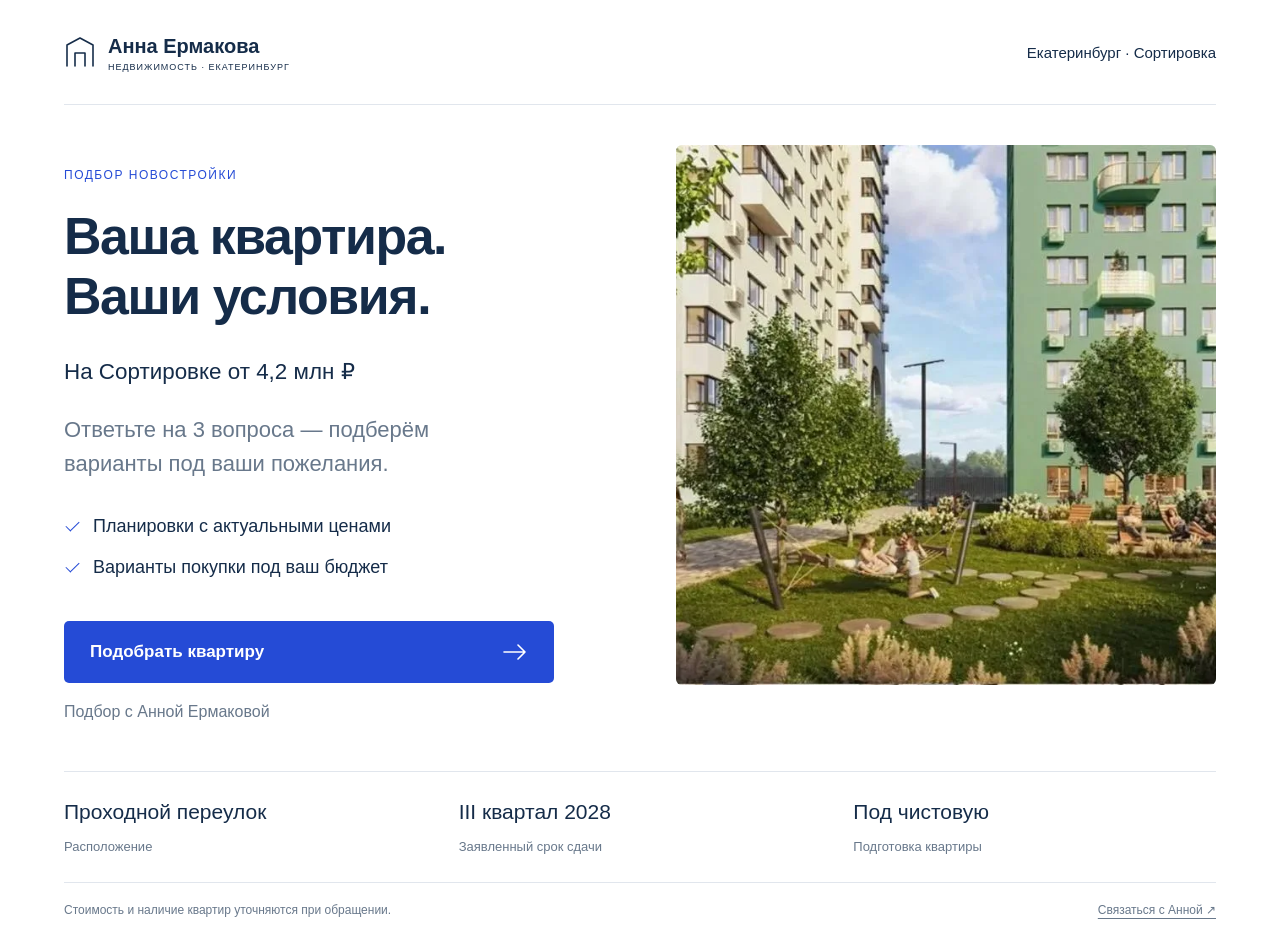
==== anna-ermakova/index.html @ 2fe18648 "Add Anna Ermakova landing with Marquiz integration" ====
<!doctype html>
<html lang="ru">
<head>
  <meta charset="utf-8">
  <meta name="viewport" content="width=device-width, initial-scale=1">
  <meta name="theme-color" content="#ffffff">
  <meta name="description" content="Квартиры на Сортировке в Екатеринбурге от 4,2 млн рублей. Ответьте на три вопроса, чтобы получить подборку от Анны Ермаковой.">
  <title>Ваша квартира. Ваши условия. | Анна Ермакова</title>
  <link rel="icon" href="icon.svg" type="image/svg+xml">
  <link rel="stylesheet" href="style.css">
  <script src="quiz.js" defer></script>
</head>
<body>
  <div class="page">
    <header class="header">
      <a class="brand" href="./" aria-label="Анна Ермакова — главная">
        <svg width="32" height="34" viewBox="0 0 32 34" fill="none" aria-hidden="true"><path d="M3 31V10L16 3l13 7v21M11 31V18h10v13" stroke="currentColor" stroke-width="1.6" stroke-linecap="round" stroke-linejoin="round"/></svg>
        <span><strong>Анна Ермакова</strong><small>Недвижимость · Екатеринбург</small></span>
      </a>
      <span class="location">Екатеринбург · Сортировка</span>
    </header>
    <main>
      <section class="hero" aria-labelledby="title">
        <div class="intro">
          <p class="eyebrow">Подбор новостройки</p>
          <h1 id="title">Ваша квартира.<br>Ваши условия.</h1>
          <p class="price">На Сортировке от 4,2 млн ₽</p>
          <p class="description">Ответьте на 3 вопроса — подберём<br class="desktop-break"> варианты под ваши пожелания.</p>
        </div>
        <ul class="benefits" aria-label="Что вы получите">
          <li>Планировки с актуальными ценами</li>
          <li>Варианты покупки под ваш бюджет</li>
        </ul>
        <div class="action">
          <a class="cta" href="https://mrqz.me/6ae11332bacbcd000ffd4734" data-open-quiz aria-haspopup="dialog">
            <span>Подобрать квартиру</span>
            <svg width="26" height="20" viewBox="0 0 26 20" fill="none" aria-hidden="true"><path d="M2 10h21M16 3l7 7-7 7" stroke="currentColor" stroke-width="1.6" stroke-linecap="round" stroke-linejoin="round"/></svg>
          </a>
          <p class="signature">Подбор с Анной Ермаковой</p>
        </div>
        <figure class="photo">
          <img src="courtyard.jpeg" alt="Рендер двора новостройки на Проходном переулке: озеленение, прогулочная дорожка и зона отдыха между домами" width="720" height="1280" fetchpriority="high">
        </figure>
      </section>
      <dl class="facts">
        <div><dt>Проходной переулок</dt><dd>Расположение</dd></div>
        <div><dt>III квартал 2028</dt><dd>Заявленный срок сдачи</dd></div>
        <div><dt>Под чистовую</dt><dd>Подготовка квартиры</dd></div>
      </dl>
    </main>
    <footer class="footer">
      <p>Стоимость и наличие квартир уточняются при обращении.</p>
      <a href="https://t.me/Ermakova_rieltor1" target="_blank" rel="noopener noreferrer">Связаться с Анной <span aria-hidden="true">↗</span></a>
    </footer>
  </div>
</body>
</html>
---- anna-ermakova/style.css ----
:root{color-scheme:light;--ink:#152c49;--muted:#68788b;--blue:#254bd6;--line:#e1e6ed}
*{box-sizing:border-box}
body{margin:0;background:#fff;color:var(--ink);font-family:"Segoe UI",Arial,sans-serif;-webkit-font-smoothing:antialiased}
a{color:inherit}
.page{max-width:1600px;margin:auto;padding:0 clamp(28px,5vw,80px)}
.header{height:105px;border-bottom:1px solid var(--line);display:flex;align-items:center;justify-content:space-between;gap:24px}
.brand{display:inline-flex;align-items:center;gap:12px;text-decoration:none;flex-shrink:0}
.brand strong{display:block;font-size:20px;font-weight:600;line-height:1.3}
.brand small{display:block;margin-top:3px;font-size:9px;letter-spacing:1px;text-transform:uppercase}
.location{font-size:15px}
.hero{display:grid;grid-template-columns:1fr 1fr;grid-template-rows:auto auto 1fr;column-gap:72px;padding:40px 0 50px;align-items:start}
.intro{grid-column:1;grid-row:1;padding-top:23px}
.eyebrow{margin:0 0 24px;color:var(--blue);font-size:12px;font-weight:500;letter-spacing:1.5px;text-transform:uppercase}
h1{margin:0 0 30px;font-size:clamp(44px,4.05vw,65px);font-weight:600;line-height:1.16;letter-spacing:-1.4px}
.price{margin:0 0 24px;font-size:clamp(22px,1.75vw,28px);line-height:1.45}
.description{margin:0;font-size:22px;line-height:1.55;color:var(--muted)}
.benefits{grid-column:1;grid-row:2;list-style:none;margin:32px 0 40px;padding:0;font-size:18px;line-height:1.5}
.benefits li{position:relative;padding-left:29px;margin-bottom:14px}
.benefits li:last-child{margin-bottom:0}
.benefits li::before{content:"";position:absolute;left:2px;top:8px;width:12px;height:6px;border-left:1.6px solid var(--blue);border-bottom:1.6px solid var(--blue);transform:rotate(-45deg)}
.action{grid-column:1;grid-row:3;max-width:490px}
.cta{min-height:62px;padding:16px 25px;display:flex;align-items:center;justify-content:space-between;gap:24px;background:var(--blue);border:1px solid transparent;border-radius:5px;color:#fff;font-size:17px;font-weight:600;text-decoration:none;transition:background .18s,box-shadow .18s}
.cta:hover{background:#183bc1;box-shadow:0 5px 16px #254bd622}
.cta:active{background:#1532a4}
a:focus-visible{outline:3px solid var(--blue);outline-offset:5px}
.signature{margin:20px 0 0;font-size:16px;color:var(--muted)}
.photo{grid-column:2;grid-row:1/4;position:relative;width:100%;aspect-ratio:1;margin:0;overflow:hidden;border-radius:6px;background:#edf1ec}
/* The source contains two renders. Show only the complete upper courtyard panel. */
.photo img{position:absolute;width:112.5%;max-width:none;height:auto;left:-6.25%;top:0;display:block}
.facts{display:grid;grid-template-columns:repeat(3,1fr);gap:32px;margin:0;border-top:1px solid var(--line);padding:25px 0 28px}
.facts dt{font-size:21px;font-weight:500;line-height:1.45}
.facts dd{margin:12px 0 0;font-size:13px;color:var(--muted)}
.footer{display:flex;align-items:center;justify-content:space-between;gap:24px;border-top:1px solid var(--line);padding:18px 0 24px;color:var(--muted);font-size:12px;line-height:1.6}
.footer p{margin:0}.footer a{text-underline-offset:4px;white-space:nowrap}
@media(min-width:1800px){.page{padding-top:24px}}
@media(max-width:1100px) and (min-width:701px){.hero{column-gap:36px}.description{font-size:18px}.desktop-break{display:none}.benefits{font-size:16px;margin:24px 0 28px}.facts dt{font-size:18px}.intro{padding-top:12px}h1{font-size:44px;margin-bottom:22px}.eyebrow{margin-bottom:20px}}
@media(max-width:700px){
  .page{padding:0 24px}.header{height:86px}.brand{gap:9px}.brand svg{width:25px;height:29px}.brand strong{font-size:16px}.brand small{font-size:7px;letter-spacing:.7px}.location{display:none}
  .hero{display:flex;flex-direction:column;gap:0;padding:29px 0 24px}.intro{padding:0;width:100%}.eyebrow{font-size:9px;letter-spacing:1.15px;margin-bottom:22px}h1{font-size:38px;line-height:1.24;letter-spacing:-.65px;margin-bottom:22px}.price{font-size:22px;margin-bottom:20px}.description{font-size:16px;line-height:1.6}.desktop-break{display:none}
  .action{display:contents}.cta{order:1;width:100%;min-height:58px;margin:26px 0;font-size:16px;padding:16px 20px}.photo{order:2;aspect-ratio:1;width:100%;border-radius:5px}.benefits{order:3;font-size:15px;line-height:1.55;margin:24px 0 0}.benefits li{padding-left:24px;margin-bottom:14px}.benefits li::before{top:8px;width:10px;height:5px}.signature{order:4;margin:22px 0 0;font-size:13px}
  .facts{grid-template-columns:1fr;gap:17px;padding:22px 0}.facts div{display:flex;align-items:baseline;justify-content:space-between;gap:12px}.facts dt{font-size:14px}.facts dd{margin:0;font-size:11px;text-align:right}.footer{display:block;padding:20px 0 26px;font-size:11px}.footer a{display:inline-block;margin-top:12px;font-size:12px}
}
@media(prefers-reduced-motion:reduce){.cta{transition:none}}
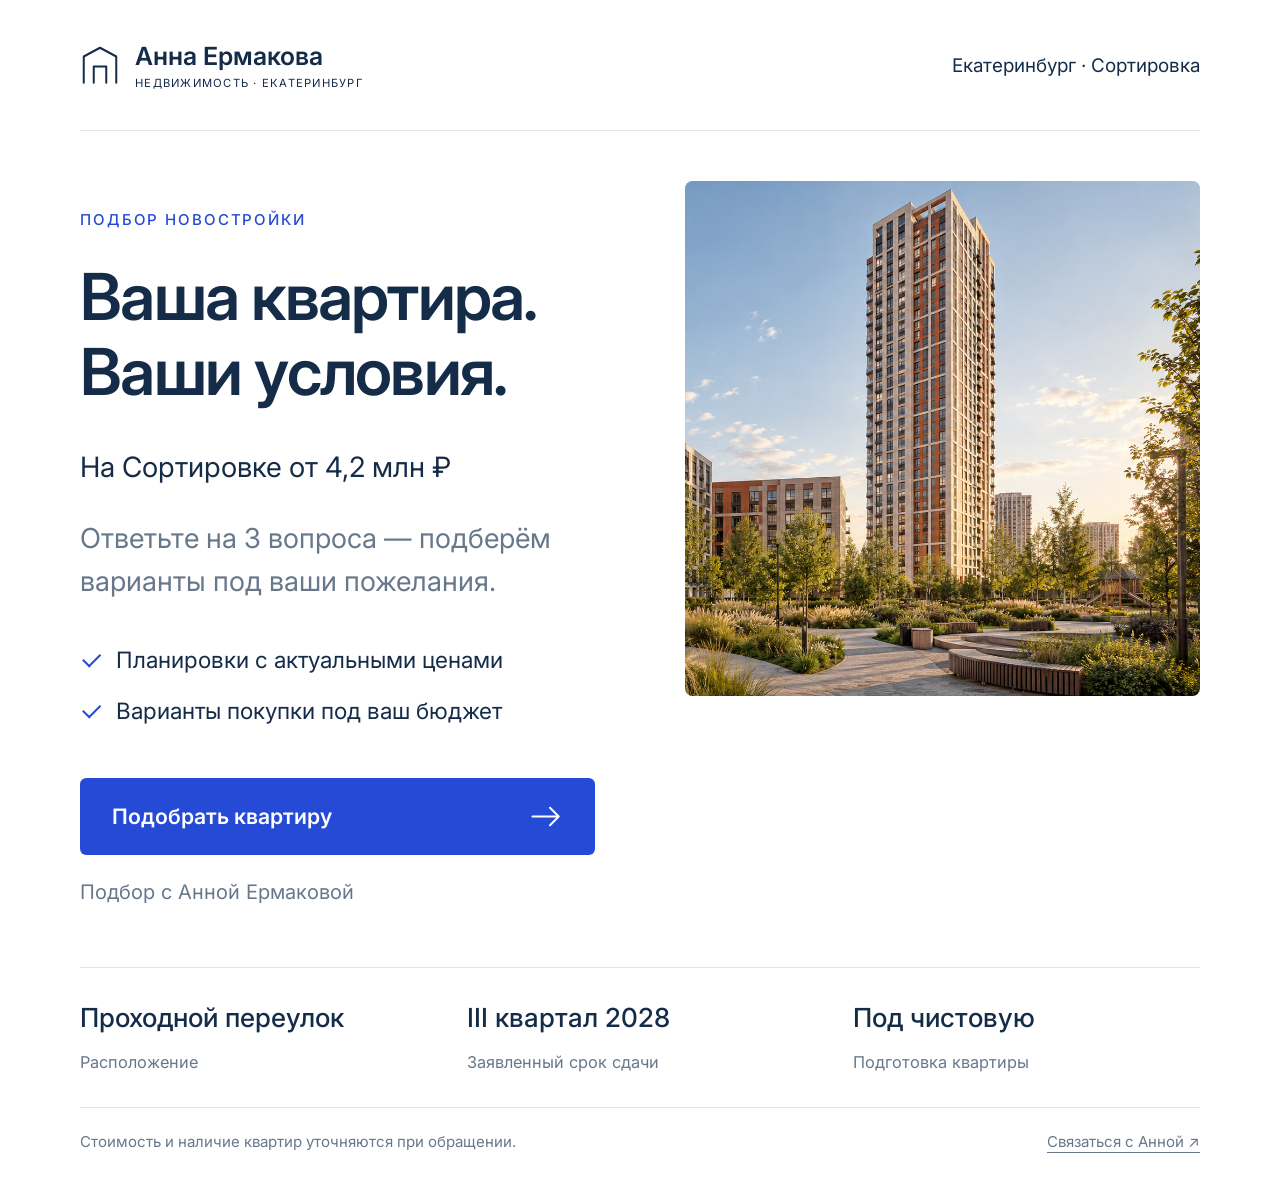
==== commit 6c4b4624: "Refine Anna landing image, desktop scale and Marquiz dialog" ====
--- a/anna-ermakova/index.html
+++ b/anna-ermakova/index.html
@@ -39,7 +39,7 @@
           <p class="signature">Подбор с Анной Ермаковой</p>
         </div>
         <figure class="photo">
-          <img src="courtyard.jpeg" alt="Рендер двора новостройки на Проходном переулке: озеленение, прогулочная дорожка и зона отдыха между домами" width="720" height="1280" fetchpriority="high">
+          <img src="tower.png" alt="Высотный жилой дом и благоустроенный двор" width="1642" height="958" fetchpriority="high">
         </figure>
       </section>
       <dl class="facts">
--- a/anna-ermakova/style.css
+++ b/anna-ermakova/style.css
@@ -1,6 +1,7 @@
+@font-face{font-family:Inter;src:url('fonts/Inter.ttf') format('truetype');font-weight:100 900;font-display:swap}
 :root{color-scheme:light;--ink:#152c49;--muted:#68788b;--blue:#254bd6;--line:#e1e6ed}
 *{box-sizing:border-box}
-body{margin:0;background:#fff;color:var(--ink);font-family:"Segoe UI",Arial,sans-serif;-webkit-font-smoothing:antialiased}
+body{margin:0;background:#fff;color:var(--ink);font-family:Inter,"Segoe UI",Arial,sans-serif;-webkit-font-smoothing:antialiased}
 a{color:inherit}
 .page{max-width:1600px;margin:auto;padding:0 clamp(28px,5vw,80px)}
 .header{height:105px;border-bottom:1px solid var(--line);display:flex;align-items:center;justify-content:space-between;gap:24px}
@@ -25,8 +26,7 @@
 a:focus-visible{outline:3px solid var(--blue);outline-offset:5px}
 .signature{margin:20px 0 0;font-size:16px;color:var(--muted)}
 .photo{grid-column:2;grid-row:1/4;position:relative;width:100%;aspect-ratio:1;margin:0;overflow:hidden;border-radius:6px;background:#edf1ec}
-/* The source contains two renders. Show only the complete upper courtyard panel. */
-.photo img{position:absolute;width:112.5%;max-width:none;height:auto;left:-6.25%;top:0;display:block}
+.photo img{width:100%;height:100%;object-fit:cover;object-position:right center;display:block}
 .facts{display:grid;grid-template-columns:repeat(3,1fr);gap:32px;margin:0;border-top:1px solid var(--line);padding:25px 0 28px}
 .facts dt{font-size:21px;font-weight:500;line-height:1.45}
 .facts dd{margin:12px 0 0;font-size:13px;color:var(--muted)}
@@ -41,3 +41,4 @@
   .facts{grid-template-columns:1fr;gap:17px;padding:22px 0}.facts div{display:flex;align-items:baseline;justify-content:space-between;gap:12px}.facts dt{font-size:14px}.facts dd{margin:0;font-size:11px;text-align:right}.footer{display:block;padding:20px 0 26px;font-size:11px}.footer a{display:inline-block;margin-top:12px;font-size:12px}
 }
 @media(prefers-reduced-motion:reduce){.cta{transition:none}}
+@media(min-width:1101px){.page{zoom:1.25}}
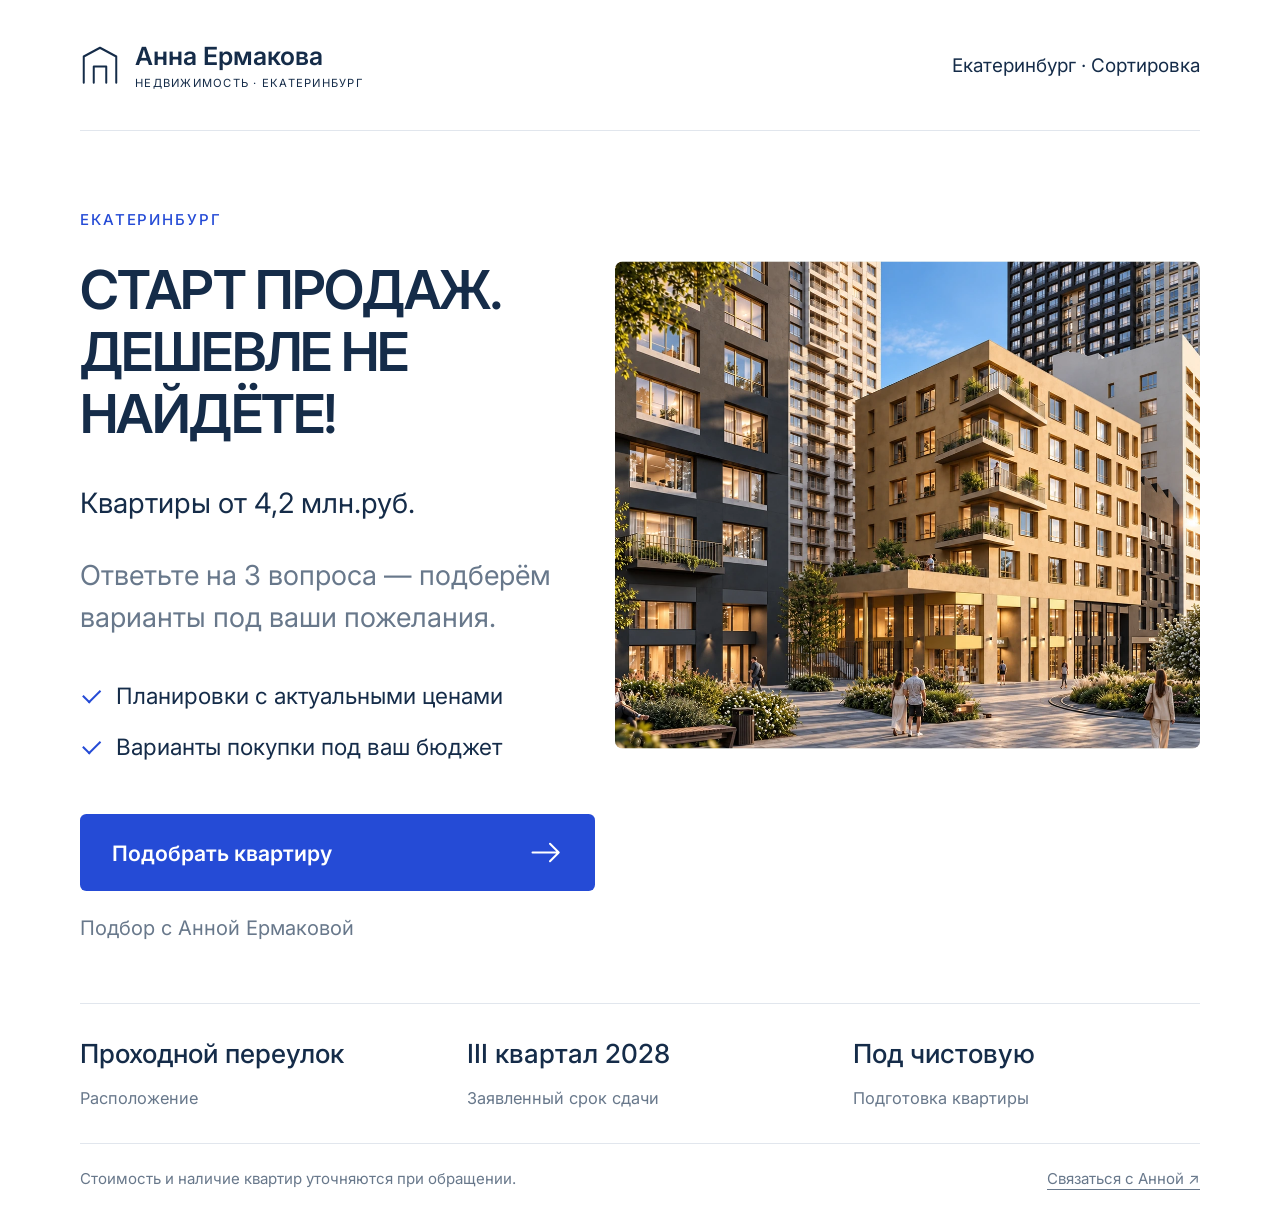
==== commit a163ba25: "Add files via upload" ====
--- a/anna-ermakova/index.html
+++ b/anna-ermakova/index.html
@@ -4,11 +4,22 @@
   <meta charset="utf-8">
   <meta name="viewport" content="width=device-width, initial-scale=1">
   <meta name="theme-color" content="#ffffff">
-  <meta name="description" content="Квартиры на Сортировке в Екатеринбурге от 4,2 млн рублей. Ответьте на три вопроса, чтобы получить подборку от Анны Ермаковой.">
-  <title>Ваша квартира. Ваши условия. | Анна Ермакова</title>
+  <meta name="description" content="Старт продаж квартир в Екатеринбурге от 4,2 млн рублей. Ответьте на три вопроса, чтобы получить подборку от Анны Ермаковой.">
+  <title>Старт продаж в Екатеринбурге | Анна Ермакова</title>
   <link rel="icon" href="icon.svg" type="image/svg+xml">
   <link rel="stylesheet" href="style.css">
   <script src="quiz.js" defer></script>
+  <style>
+    /* Сдвиг существующего изображения вниз без изменения размеров. */
+    .hero #title {font-size:clamp(34px,3.35vw,48px);letter-spacing:-1.3px}
+    .hero .photo.custom-hero{aspect-ratio:1.2 / 1;width:calc(100% + 56px);margin:26px 0 0 -56px;transform:translateY(38px)}
+    .hero .photo.custom-hero img{object-position:12% center}
+    @media(max-width:700px){
+      .hero #title{font-size:clamp(30px,7.6vw,38px);letter-spacing:-.7px}
+      .hero .photo.custom-hero{width:100%;margin:26px 0 0;aspect-ratio:1 / 1;transform:none}
+      .hero .photo.custom-hero img{object-position:18% center}
+    }
+  </style>
 </head>
 <body>
   <div class="page">
@@ -22,9 +33,9 @@
     <main>
       <section class="hero" aria-labelledby="title">
         <div class="intro">
-          <p class="eyebrow">Подбор новостройки</p>
-          <h1 id="title">Ваша квартира.<br>Ваши условия.</h1>
-          <p class="price">На Сортировке от 4,2 млн ₽</p>
+          <p class="eyebrow">Екатеринбург</p>
+          <h1 id="title">СТАРТ ПРОДАЖ.<br>ДЕШЕВЛЕ НЕ НАЙДЁТЕ!</h1>
+          <p class="price">Квартиры от 4,2 млн.руб.</p>
           <p class="description">Ответьте на 3 вопроса — подберём<br class="desktop-break"> варианты под ваши пожелания.</p>
         </div>
         <ul class="benefits" aria-label="Что вы получите">
@@ -38,8 +49,8 @@
           </a>
           <p class="signature">Подбор с Анной Ермаковой</p>
         </div>
-        <figure class="photo">
-          <img src="tower.png" alt="Высотный жилой дом и благоустроенный двор" width="1642" height="958" fetchpriority="high">
+        <figure class="photo custom-hero">
+          <img src="hero-courtyard.webp" alt="Визуализация жилого комплекса с благоустроенным двором" width="1625" height="968" fetchpriority="high" >
         </figure>
       </section>
       <dl class="facts">
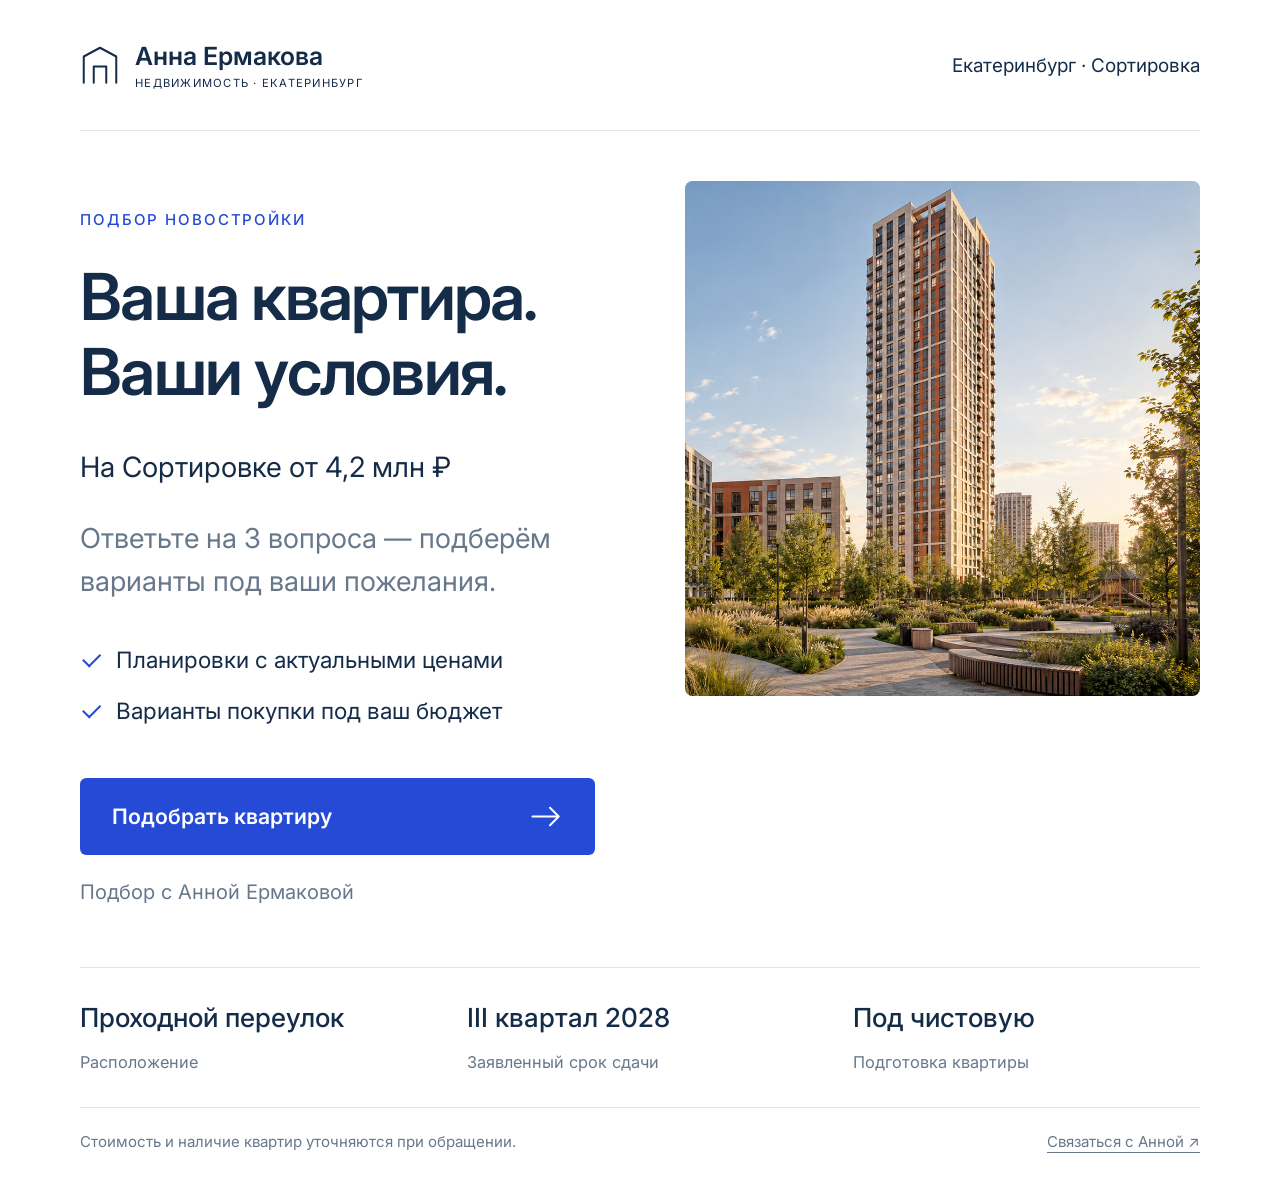
==== commit 4830b6e0: "Update index.html" ====
--- a/anna-ermakova/index.html
+++ b/anna-ermakova/index.html
@@ -4,22 +4,11 @@
   <meta charset="utf-8">
   <meta name="viewport" content="width=device-width, initial-scale=1">
   <meta name="theme-color" content="#ffffff">
-  <meta name="description" content="Старт продаж квартир в Екатеринбурге от 4,2 млн рублей. Ответьте на три вопроса, чтобы получить подборку от Анны Ермаковой.">
-  <title>Старт продаж в Екатеринбурге | Анна Ермакова</title>
+  <meta name="description" content="Квартиры на Сортировке в Екатеринбурге от 4,2 млн рублей. Ответьте на три вопроса, чтобы получить подборку от Анны Ермаковой.">
+  <title>Ваша квартира. Ваши условия. | Анна Ермакова</title>
   <link rel="icon" href="icon.svg" type="image/svg+xml">
   <link rel="stylesheet" href="style.css">
   <script src="quiz.js" defer></script>
-  <style>
-    /* Сдвиг существующего изображения вниз без изменения размеров. */
-    .hero #title {font-size:clamp(34px,3.35vw,48px);letter-spacing:-1.3px}
-    .hero .photo.custom-hero{aspect-ratio:1.2 / 1;width:calc(100% + 56px);margin:26px 0 0 -56px;transform:translateY(38px)}
-    .hero .photo.custom-hero img{object-position:12% center}
-    @media(max-width:700px){
-      .hero #title{font-size:clamp(30px,7.6vw,38px);letter-spacing:-.7px}
-      .hero .photo.custom-hero{width:100%;margin:26px 0 0;aspect-ratio:1 / 1;transform:none}
-      .hero .photo.custom-hero img{object-position:18% center}
-    }
-  </style>
 </head>
 <body>
   <div class="page">
@@ -33,9 +22,9 @@
     <main>
       <section class="hero" aria-labelledby="title">
         <div class="intro">
-          <p class="eyebrow">Екатеринбург</p>
-          <h1 id="title">СТАРТ ПРОДАЖ.<br>ДЕШЕВЛЕ НЕ НАЙДЁТЕ!</h1>
-          <p class="price">Квартиры от 4,2 млн.руб.</p>
+          <p class="eyebrow">Подбор новостройки</p>
+          <h1 id="title">Ваша квартира.<br>Ваши условия.</h1>
+          <p class="price">На Сортировке от 4,2 млн ₽</p>
           <p class="description">Ответьте на 3 вопроса — подберём<br class="desktop-break"> варианты под ваши пожелания.</p>
         </div>
         <ul class="benefits" aria-label="Что вы получите">
@@ -49,8 +38,8 @@
           </a>
           <p class="signature">Подбор с Анной Ермаковой</p>
         </div>
-        <figure class="photo custom-hero">
-          <img src="hero-courtyard.webp" alt="Визуализация жилого комплекса с благоустроенным двором" width="1625" height="968" fetchpriority="high" >
+        <figure class="photo">
+          <img src="tower.png" alt="Высотный жилой дом и благоустроенный двор" width="1642" height="958" fetchpriority="high">
         </figure>
       </section>
       <dl class="facts">
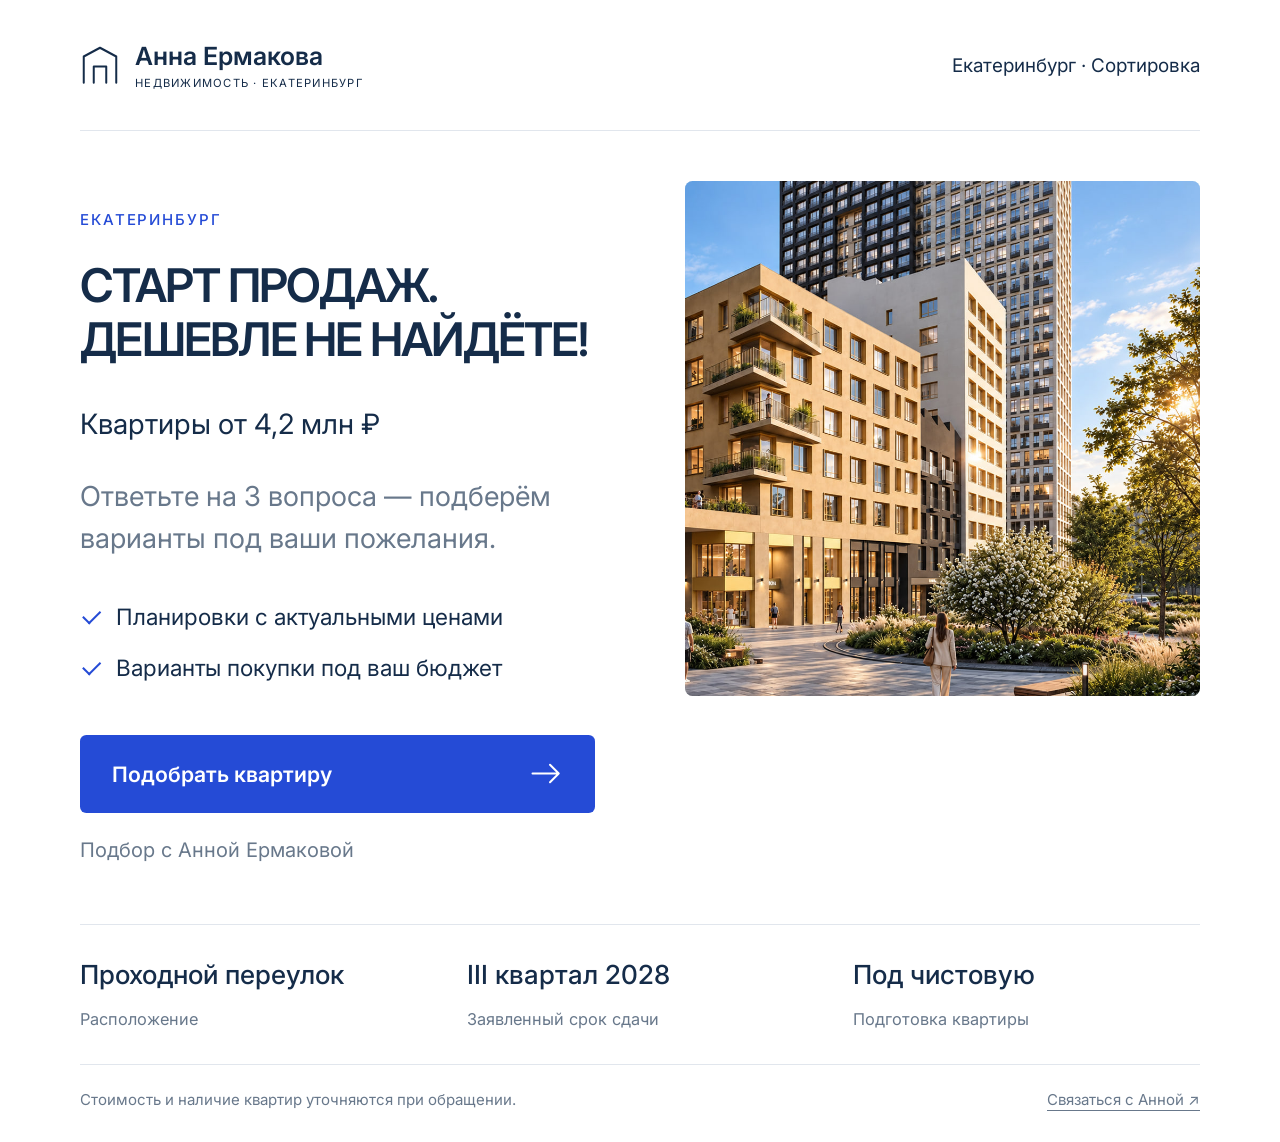
==== commit 340de324: "Update Anna Ermakova hero copy and courtyard image" ====
--- a/anna-ermakova/index.html
+++ b/anna-ermakova/index.html
@@ -4,8 +4,8 @@
   <meta charset="utf-8">
   <meta name="viewport" content="width=device-width, initial-scale=1">
   <meta name="theme-color" content="#ffffff">
-  <meta name="description" content="Квартиры на Сортировке в Екатеринбурге от 4,2 млн рублей. Ответьте на три вопроса, чтобы получить подборку от Анны Ермаковой.">
-  <title>Ваша квартира. Ваши условия. | Анна Ермакова</title>
+  <meta name="description" content="Екатеринбург. Старт продаж. Дешевле не найдёте! Квартиры от 4,2 млн рублей. Ответьте на три вопроса, чтобы получить подборку от Анны Ермаковой.">
+  <title>Старт продаж. Дешевле не найдёте! | Анна Ермакова</title>
   <link rel="icon" href="icon.svg" type="image/svg+xml">
   <link rel="stylesheet" href="style.css">
   <script src="quiz.js" defer></script>
@@ -22,9 +22,9 @@
     <main>
       <section class="hero" aria-labelledby="title">
         <div class="intro">
-          <p class="eyebrow">Подбор новостройки</p>
-          <h1 id="title">Ваша квартира.<br>Ваши условия.</h1>
-          <p class="price">На Сортировке от 4,2 млн ₽</p>
+          <p class="eyebrow">Екатеринбург</p>
+          <h1 id="title">СТАРТ ПРОДАЖ.<br>ДЕШЕВЛЕ НЕ НАЙДЁТЕ!</h1>
+          <p class="price">Квартиры от 4,2 млн ₽</p>
           <p class="description">Ответьте на 3 вопроса — подберём<br class="desktop-break"> варианты под ваши пожелания.</p>
         </div>
         <ul class="benefits" aria-label="Что вы получите">
@@ -39,7 +39,7 @@
           <p class="signature">Подбор с Анной Ермаковой</p>
         </div>
         <figure class="photo">
-          <img src="tower.png" alt="Высотный жилой дом и благоустроенный двор" width="1642" height="958" fetchpriority="high">
+          <img src="hero-courtyard.jpg" alt="Жилой комплекс с балконами и благоустроенным зелёным двором" width="1625" height="968" fetchpriority="high">
         </figure>
       </section>
       <dl class="facts">
--- a/anna-ermakova/style.css
+++ b/anna-ermakova/style.css
@@ -42,3 +42,4 @@
 }
 @media(prefers-reduced-motion:reduce){.cta{transition:none}}
 @media(min-width:1101px){.page{zoom:1.25}}
+@media(min-width:701px){.intro h1{font-size:clamp(26px,2.9vw,58px)}}
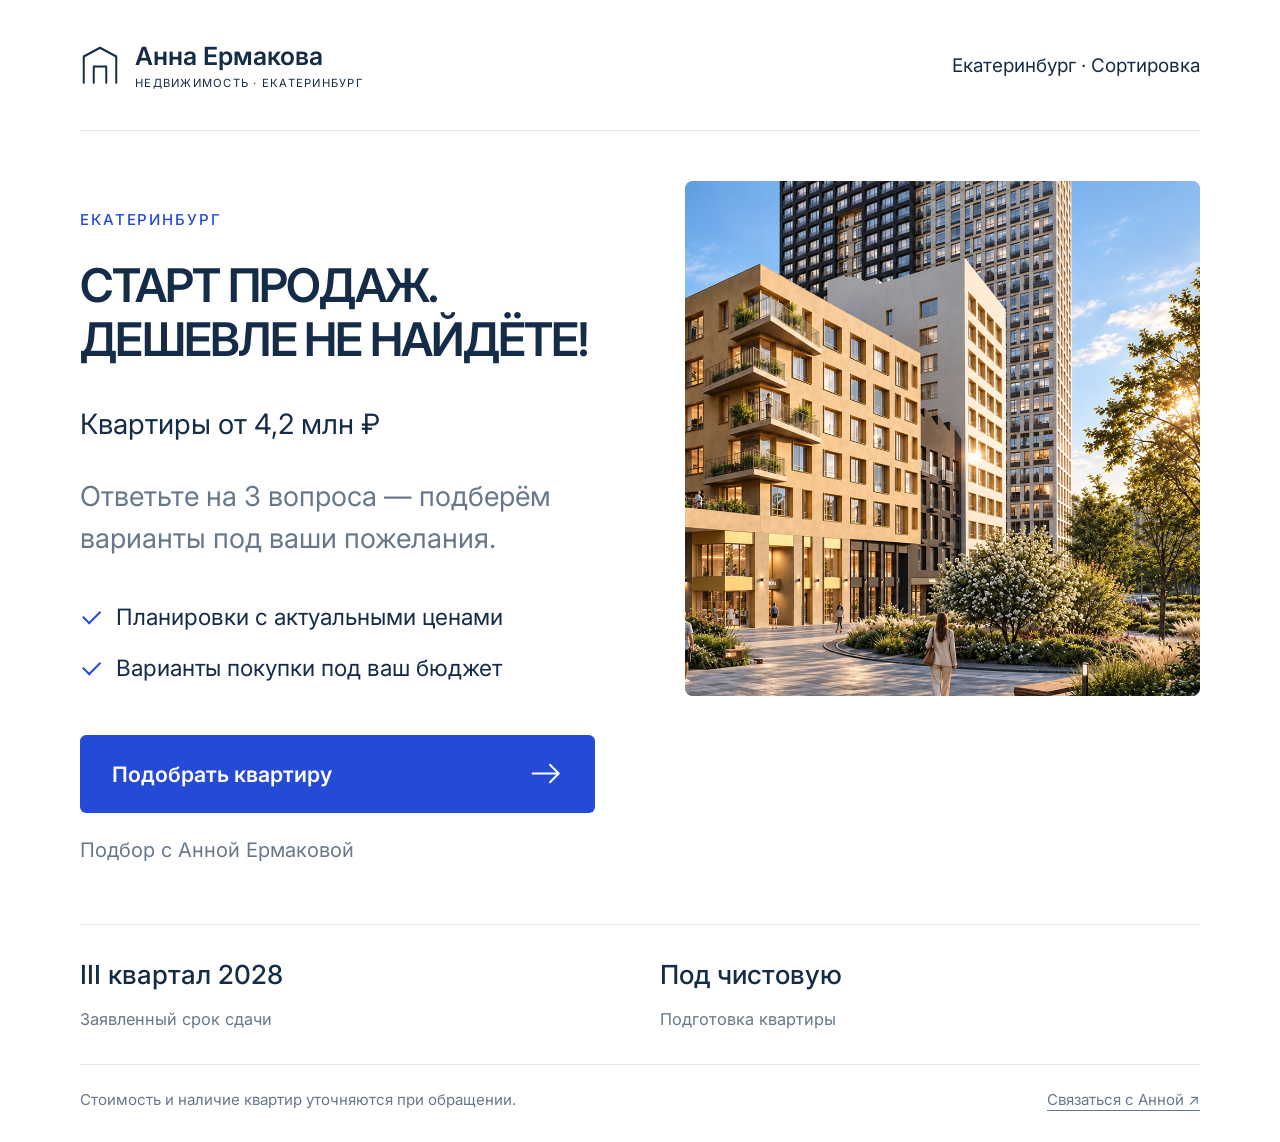
==== commit 562939ff: "Remove street location from Anna Ermakova landing" ====
--- a/anna-ermakova/index.html
+++ b/anna-ermakova/index.html
@@ -43,7 +43,6 @@
         </figure>
       </section>
       <dl class="facts">
-        <div><dt>Проходной переулок</dt><dd>Расположение</dd></div>
         <div><dt>III квартал 2028</dt><dd>Заявленный срок сдачи</dd></div>
         <div><dt>Под чистовую</dt><dd>Подготовка квартиры</dd></div>
       </dl>
--- a/anna-ermakova/style.css
+++ b/anna-ermakova/style.css
@@ -27,7 +27,7 @@
 .signature{margin:20px 0 0;font-size:16px;color:var(--muted)}
 .photo{grid-column:2;grid-row:1/4;position:relative;width:100%;aspect-ratio:1;margin:0;overflow:hidden;border-radius:6px;background:#edf1ec}
 .photo img{width:100%;height:100%;object-fit:cover;object-position:right center;display:block}
-.facts{display:grid;grid-template-columns:repeat(3,1fr);gap:32px;margin:0;border-top:1px solid var(--line);padding:25px 0 28px}
+.facts{display:grid;grid-template-columns:repeat(2,1fr);gap:32px;margin:0;border-top:1px solid var(--line);padding:25px 0 28px}
 .facts dt{font-size:21px;font-weight:500;line-height:1.45}
 .facts dd{margin:12px 0 0;font-size:13px;color:var(--muted)}
 .footer{display:flex;align-items:center;justify-content:space-between;gap:24px;border-top:1px solid var(--line);padding:18px 0 24px;color:var(--muted);font-size:12px;line-height:1.6}
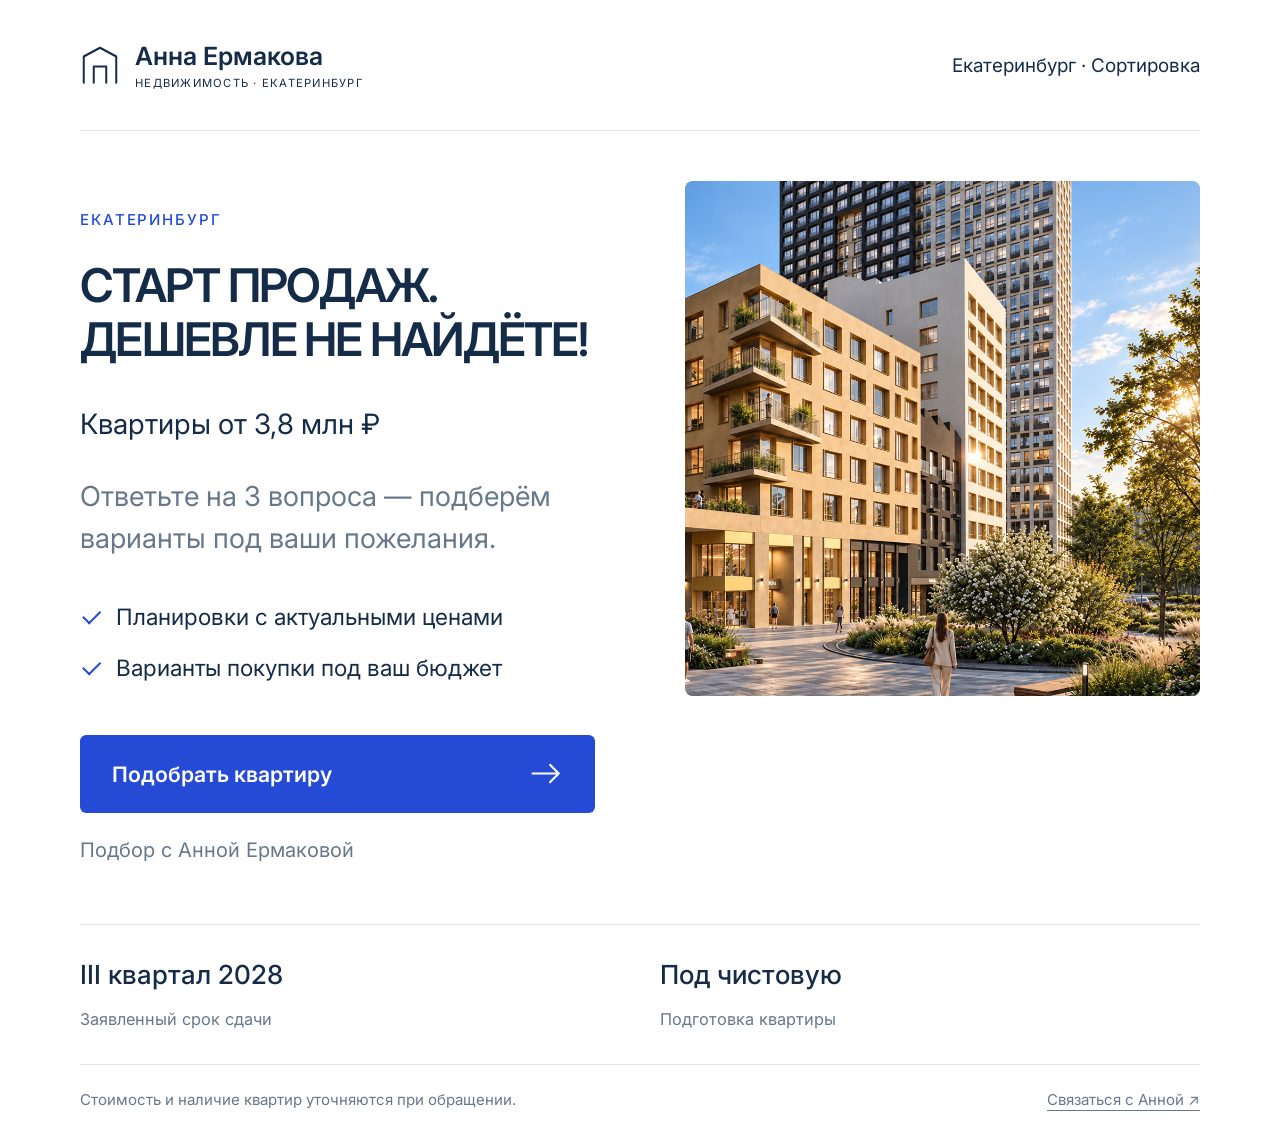
==== commit d1a4b0f4: "Update index.html" ====
--- a/anna-ermakova/index.html
+++ b/anna-ermakova/index.html
@@ -4,7 +4,7 @@
   <meta charset="utf-8">
   <meta name="viewport" content="width=device-width, initial-scale=1">
   <meta name="theme-color" content="#ffffff">
-  <meta name="description" content="Екатеринбург. Старт продаж. Дешевле не найдёте! Квартиры от 4,2 млн рублей. Ответьте на три вопроса, чтобы получить подборку от Анны Ермаковой.">
+  <meta name="description" content="Екатеринбург. Старт продаж. Дешевле не найдёте! Квартиры от 3,8 млн рублей. Ответьте на три вопроса, чтобы получить подборку от Анны Ермаковой.">
   <title>Старт продаж. Дешевле не найдёте! | Анна Ермакова</title>
   <link rel="icon" href="icon.svg" type="image/svg+xml">
   <link rel="stylesheet" href="style.css">
@@ -24,7 +24,7 @@
         <div class="intro">
           <p class="eyebrow">Екатеринбург</p>
           <h1 id="title">СТАРТ ПРОДАЖ.<br>ДЕШЕВЛЕ НЕ НАЙДЁТЕ!</h1>
-          <p class="price">Квартиры от 4,2 млн ₽</p>
+          <p class="price">Квартиры от 3,8 млн ₽</p>
           <p class="description">Ответьте на 3 вопроса — подберём<br class="desktop-break"> варианты под ваши пожелания.</p>
         </div>
         <ul class="benefits" aria-label="Что вы получите">
